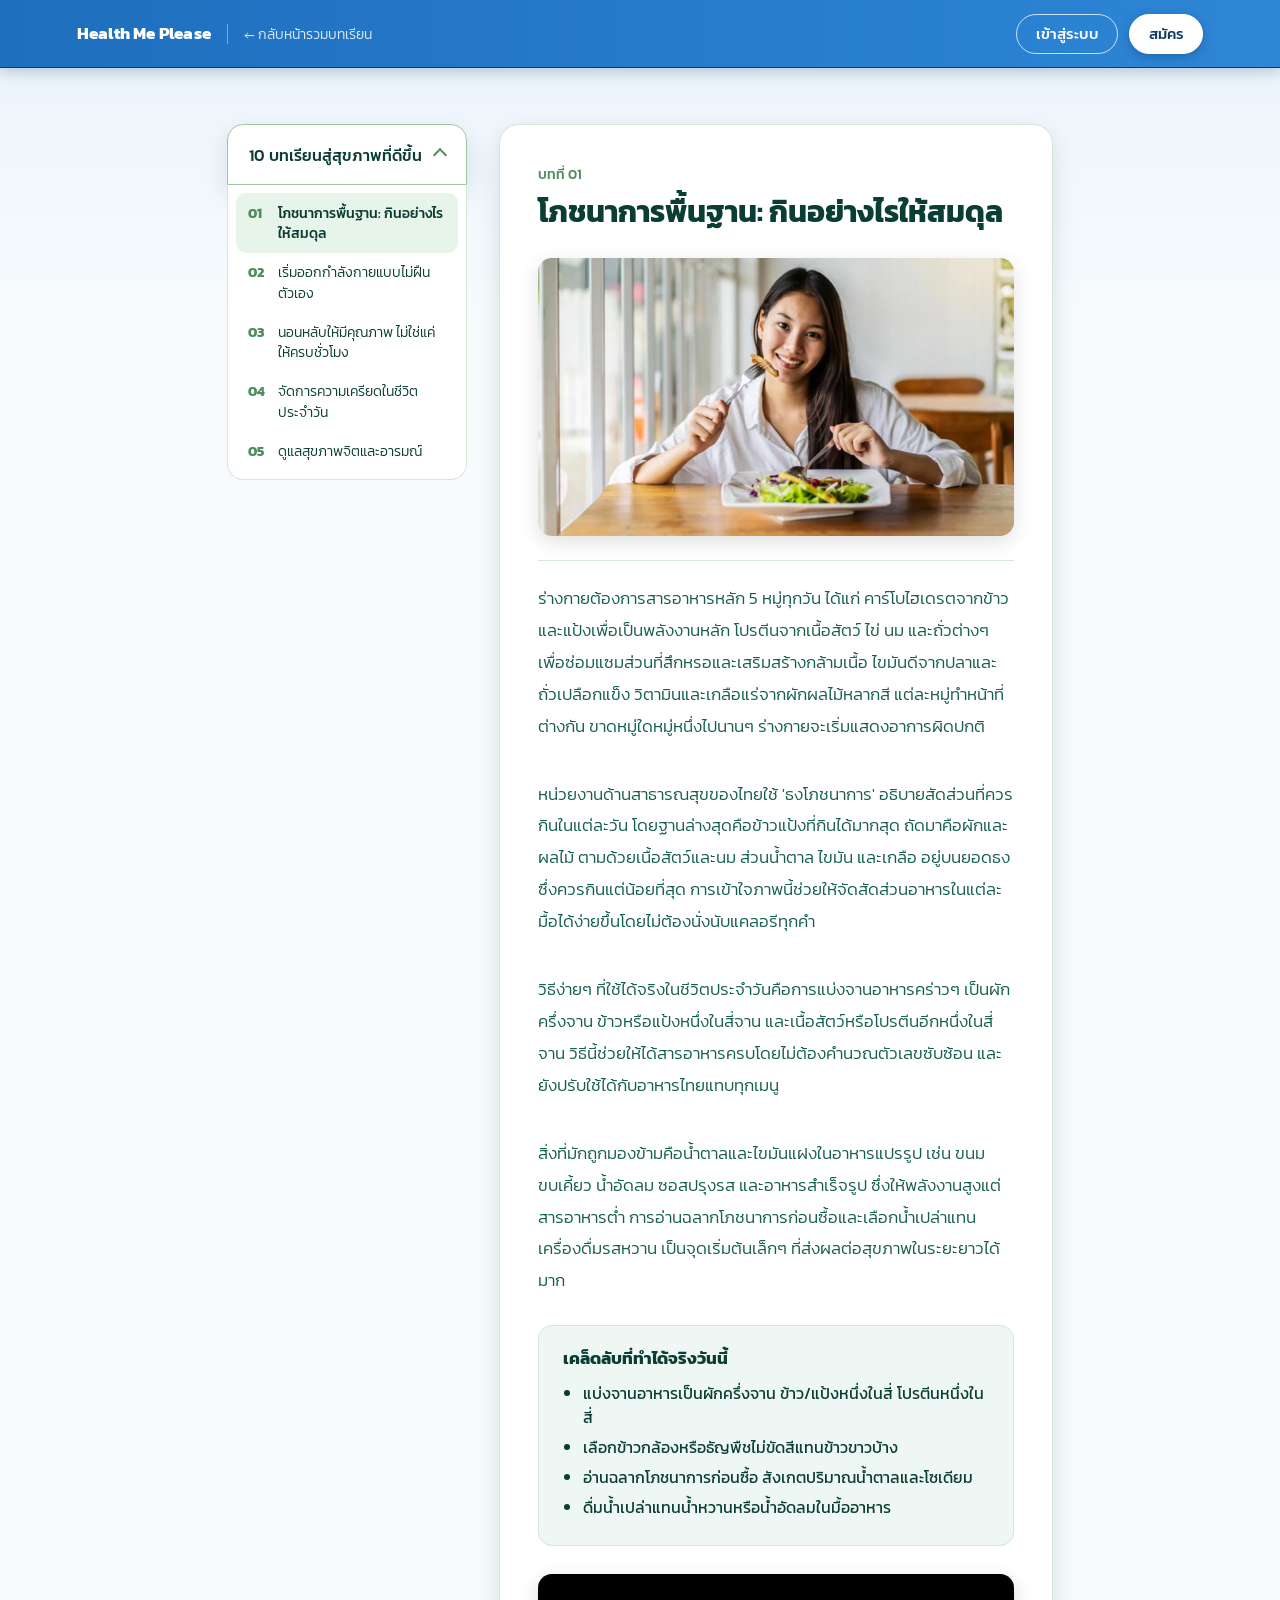
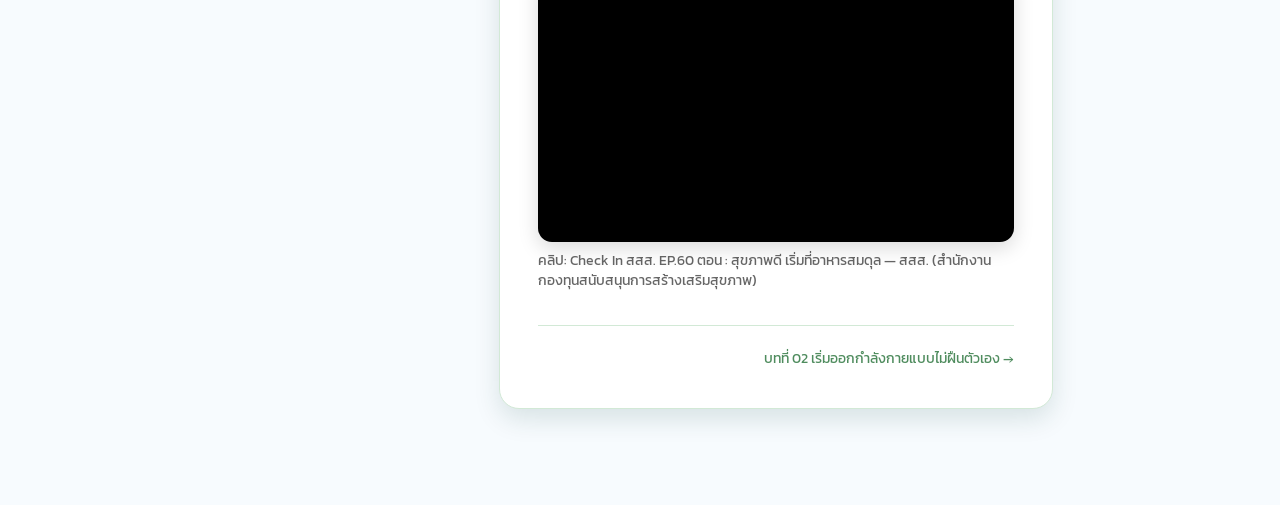
==== lesson-01.html @ 385773bc "Add files via upload" ====
<!DOCTYPE html>
<html lang="th">
<head>
    <meta charset="UTF-8">
    <meta name="viewport" content="width=device-width, initial-scale=1.0">
    <title>โภชนาการพื้นฐาน: กินอย่างไรให้สมดุล — Health Me Pls</title>

    <link rel="stylesheet" href="../style.css">
    <link rel="preconnect" href="https://fonts.googleapis.com">
    <link rel="preconnect" href="https://fonts.gstatic.com" crossorigin>
    <link href="https://fonts.googleapis.com/css2?family=Kanit:wght@200;300;400;500;700&display=swap" rel="stylesheet">

    <style>
        /* ===== แก้เลย์เอาต์: ดันเมนูซ้าย เนื้อหากว้างขึ้น ย่อหน้าชัดเจน ===== */
        .lessons__layout {
            display: grid !important;
            grid-template-columns: 240px minmax(0, 1fr) !important;
            gap: 32px !important;
            align-items: start !important;
            max-width: 1200px !important;
            width: 100% !important;
            margin: 0 auto !important;
        }
        .lesson-nav {
            position: sticky !important;
            top: 20px !important;
        }
        .lesson-content {
            width: 100% !important;
            max-width: none !important;
        }
        .lesson-content__body p {
            margin: 0 0 20px 0 !important;
            line-height: 1.9 !important;
            font-size: 1.05rem !important;
        }
        .lesson-content__body p:last-child {
            margin-bottom: 0 !important;
        }
        @media (max-width: 900px) {
            .lessons__layout {
                grid-template-columns: 1fr !important;
            }
            .lesson-nav {
                position: static !important;
            }
        }

        /* ===== เพิ่มเติมสำหรับบล็อกวิดีโอ / รูปภาพ / เคล็ดลับ ===== */
        .lesson-content__media {
            margin: 28px 0;
        }
        .lesson-content__video-wrap {
            position: relative;
            width: 100%;
            padding-top: 56.25%; /* 16:9 */
            border-radius: 14px;
            overflow: hidden;
            box-shadow: 0 6px 20px rgba(0,0,0,0.15);
            background: #000;
        }
        .lesson-content__video-wrap iframe {
            position: absolute;
            top: 0; left: 0;
            width: 100%; height: 100%;
            border: 0;
        }
        .lesson-content__video-caption {
            font-size: 0.85rem;
            color: #666;
            margin-top: 8px;
        }
        .lesson-content__image {
            width: 100%;
            border-radius: 14px;
            overflow: hidden;
            box-shadow: 0 6px 20px rgba(0,0,0,0.12);
            margin: 24px 0;
        }
        .lesson-content__image img {
            width: 100%;
            height: auto;
            display: block;
        }
        /* วิธีเปลี่ยนรูป: แก้ src ของ <img> ด้านล่าง หรือลบ <div class="lesson-content__image">...</div>
           ทั้งก้อนออกได้เลยถ้าบทนี้ไม่ต้องการรูป */
        .lesson-content__tips {
            background: #eef7f3;
            border: 1px solid #cfe9de;
            border-radius: 14px;
            padding: 20px 24px;
            margin: 28px 0;
        }
        .lesson-content__tips h3 {
            margin: 0 0 10px 0;
            font-size: 1.05rem;
        }
        .lesson-content__tips ul {
            margin: 0;
            padding-left: 20px;
        }
        .lesson-content__tips li {
            margin-bottom: 6px;
        }
    </style>
</head>
<body class="lesson-page-body">

<nav class="site-nav">
    <div class="site-nav__left">
        <a class="site-nav__brand" href="../index.html">Health Me Please</a>
        <a class="site-nav__back" href="../index.html#lessons">&larr; กลับหน้ารวมบทเรียน</a>
    </div>
    <div class="site-nav__actions">
        <a class="site-nav__link site-nav__link--login" href="../login.html">เข้าสู่ระบบ</a>
        <a class="site-nav__link site-nav__link--signup" href="../signup.html">สมัคร</a>
    </div>
</nav>

<main class="lesson-page">
    <div class="lessons__layout">
            <nav class="lesson-nav is-open" aria-label="รายการบทเรียน">
                <button class="lesson-nav__toggle" type="button" aria-expanded="true" aria-controls="lesson-nav-panel">
                    <span>10 บทเรียนสู่สุขภาพที่ดีขึ้น</span>
                    <span class="lesson-nav__chevron" aria-hidden="true"></span>
                </button>
                <div class="lesson-nav__panel" id="lesson-nav-panel">
                    <div class="lesson-nav__inner">
                        <ul class="lesson-nav__list"></ul>
                    </div>
                </div>
            </nav>

        <article class="lesson-content">
            <p class="lesson-content__eyebrow">บทที่ 01</p>
            <h1 class="lesson-content__title">โภชนาการพื้นฐาน: กินอย่างไรให้สมดุล</h1>

            <!-- ===== บล็อกรูปภาพ (ลบทิ้งได้ถ้าไม่ใช้ หรือเปลี่ยน src เป็นรูปจริง) ===== -->
            <div class="lesson-content__image">
                <img src="../images/food.jpg" alt="ภาพประกอบบทเรียนโภชนาการพื้นฐาน" loading="lazy">
            </div>

            <div class="lesson-content__body">
            <p>ร่างกายต้องการสารอาหารหลัก 5 หมู่ทุกวัน ได้แก่ คาร์โบไฮเดรตจากข้าวและแป้งเพื่อเป็นพลังงานหลัก โปรตีนจากเนื้อสัตว์ ไข่ นม และถั่วต่างๆ เพื่อซ่อมแซมส่วนที่สึกหรอและเสริมสร้างกล้ามเนื้อ ไขมันดีจากปลาและถั่วเปลือกแข็ง วิตามินและเกลือแร่จากผักผลไม้หลากสี แต่ละหมู่ทำหน้าที่ต่างกัน ขาดหมู่ใดหมู่หนึ่งไปนานๆ ร่างกายจะเริ่มแสดงอาการผิดปกติ</p>
            <p>หน่วยงานด้านสาธารณสุขของไทยใช้ 'ธงโภชนาการ' อธิบายสัดส่วนที่ควรกินในแต่ละวัน โดยฐานล่างสุดคือข้าวแป้งที่กินได้มากสุด ถัดมาคือผักและผลไม้ ตามด้วยเนื้อสัตว์และนม ส่วนน้ำตาล ไขมัน และเกลือ อยู่บนยอดธงซึ่งควรกินแต่น้อยที่สุด การเข้าใจภาพนี้ช่วยให้จัดสัดส่วนอาหารในแต่ละมื้อได้ง่ายขึ้นโดยไม่ต้องนั่งนับแคลอรีทุกคำ</p>
            <p>วิธีง่ายๆ ที่ใช้ได้จริงในชีวิตประจำวันคือการแบ่งจานอาหารคร่าวๆ เป็นผักครึ่งจาน ข้าวหรือแป้งหนึ่งในสี่จาน และเนื้อสัตว์หรือโปรตีนอีกหนึ่งในสี่จาน วิธีนี้ช่วยให้ได้สารอาหารครบโดยไม่ต้องคำนวณตัวเลขซับซ้อน และยังปรับใช้ได้กับอาหารไทยแทบทุกเมนู</p>
            <p>สิ่งที่มักถูกมองข้ามคือน้ำตาลและไขมันแฝงในอาหารแปรรูป เช่น ขนมขบเคี้ยว น้ำอัดลม ซอสปรุงรส และอาหารสำเร็จรูป ซึ่งให้พลังงานสูงแต่สารอาหารต่ำ การอ่านฉลากโภชนาการก่อนซื้อและเลือกน้ำเปล่าแทนเครื่องดื่มรสหวาน เป็นจุดเริ่มต้นเล็กๆ ที่ส่งผลต่อสุขภาพในระยะยาวได้มาก</p>
            </div>

            <div class="lesson-content__tips">
                <h3>เคล็ดลับที่ทำได้จริงวันนี้</h3>
                <ul>
                <li>แบ่งจานอาหารเป็นผักครึ่งจาน ข้าว/แป้งหนึ่งในสี่ โปรตีนหนึ่งในสี่</li>
                <li>เลือกข้าวกล้องหรือธัญพืชไม่ขัดสีแทนข้าวขาวบ้าง</li>
                <li>อ่านฉลากโภชนาการก่อนซื้อ สังเกตปริมาณน้ำตาลและโซเดียม</li>
                <li>ดื่มน้ำเปล่าแทนน้ำหวานหรือน้ำอัดลมในมื้ออาหาร</li>
                </ul>
            </div>

            <!-- ===== บล็อกวิดีโอ YouTube (เปลี่ยนแค่ video_id ในลิงก์ embed เพื่อใช้คลิปอื่น) ===== -->
            <div class="lesson-content__media">
                <div class="lesson-content__video-wrap">
                    <iframe src="https://www.youtube-nocookie.com/embed/Hd9hsYErxjA"
                        title="Check In สสส. EP.60 ตอน : สุขภาพดี เริ่มที่อาหารสมดุล"
                        referrerpolicy="strict-origin-when-cross-origin"
                        allow="accelerometer; autoplay; clipboard-write; encrypted-media; gyroscope; picture-in-picture"
                        allowfullscreen></iframe>
                </div>
                <p class="lesson-content__video-caption">คลิป: Check In สสส. EP.60 ตอน : สุขภาพดี เริ่มที่อาหารสมดุล — สสส. (สำนักงานกองทุนสนับสนุนการสร้างเสริมสุขภาพ)</p>
            </div>

            <div class="lesson-content__pager">
                <span></span>
                <a class="lesson-content__pager-link lesson-content__pager-link--next" href="lesson-02.html">บทที่ 02 เริ่มออกกำลังกายแบบไม่ฝืนตัวเอง &rarr;</a>
            </div>
        </article>
    </div>
</main>

<script src="../script.js"></script>

</body>
</html>
---- style.css ----
:root{
  --teal-900:#0A3D34;
  --teal-700:#155E4F;
  --amber-400:#FFB238;
  --amber-500:#F2971A;
  --ink:#0A3D34;

  --sky-50:#EAF3FB;
  --sky-100:#D3E7F7;
  --sky-200:#B4D8F2;
  --sky-500:#2E86D6;
  --sky-600:#1E6FBE;
  --sky-900:#0E3A63;
}

*{
  margin:0;
  padding:0;
  box-sizing:border-box;
}

body{
  font-family:'Kanit', 'Segoe UI', sans-serif;
  color:var(--ink);
  background:linear-gradient(180deg, var(--sky-50) 0%, #F7FBFE 320px, #F7FBFE 100%);
}

/* ================= HERO ================= */
.hero{
  position:relative;
  min-height:clamp(460px, 82vh, 720px);
  display:flex;
  align-items:center;
  overflow:hidden;
  background:linear-gradient(135deg, var(--teal-900), var(--teal-700));
}

/* ================= SLIDER ================= */
.hero__slider{
  position:absolute;
  inset:0;
  z-index:0;
}

.hero__slide{
  position:absolute;
  inset:0;
  width:100%;
  height:100%;
  object-fit:cover;
  opacity:0;
  transition:opacity 1.8s ease;
}

.hero__slide.is-active{
  opacity:1;
}

/* ================= SCRIM (ทำให้ตัวหนังสืออ่านง่ายบนรูป) ================= */
.hero__scrim{
  position:absolute;
  inset:0;
  z-index:1;
  background:linear-gradient(
    100deg,
    rgba(9,48,41,.95) 0%,
    rgba(9,48,41,.78) 38%,
    rgba(9,48,41,.30) 68%,
    rgba(9,48,41,.05) 100%
  );
  pointer-events:none;
}

/* ================= CONTENT ================= */
.hero__content{
  position:relative;
  z-index:2;
  max-width:640px;
  padding:0 8vw;
  color:#fff;
}

.hero__title{
  font-family:'Kanit', sans-serif;
  font-weight:700;
  font-size:clamp(2.4rem, 6vw, 4rem);
  line-height:1.08;
  letter-spacing:.3px;
}

.hero__subtitle{
  font-family:'Kanit', sans-serif;
  font-weight:300;
  font-size:clamp(1.05rem, 2.3vw, 1.5rem);
  margin-top:.85rem;
  color:rgba(255,255,255,.88);
}

.hero__cta{
  display:inline-block;
  margin-top:2.2rem;
  padding:.9rem 2.3rem;
  background:var(--amber-400);
  color:var(--teal-900);
  font-family:'Kanit', sans-serif;
  font-weight:500;
  font-size:1rem;
  border-radius:999px;
  border:1.5px solid var(--amber-500);
  text-decoration:none;
  box-shadow:0 8px 18px rgba(0,0,0,.22);
  transition:background .25s ease, transform .25s ease;
}

.hero__cta:hover{
  background:var(--amber-500);
  transform:translateY(-2px);
}

.hero__cta:focus-visible{
  outline:3px solid #fff;
  outline-offset:3px;
}

/* ================= SLIDE DOTS (บอกจำนวนรูป) ================= */
.hero__dots{
  position:absolute;
  left:50%;
  bottom:78px;
  transform:translateX(-50%);
  z-index:2;
  display:flex;
  align-items:center;
  gap:8px;
}

.hero__dot{
  width:8px;
  height:8px;
  padding:0;
  border:none;
  border-radius:999px;
  background:rgba(255,255,255,.45);
  cursor:pointer;
  transition:width .3s ease, background .3s ease;
}

.hero__dot:hover{
  background:rgba(255,255,255,.75);
}

.hero__dot.is-active{
  width:24px;
  background:#fff;
}

.hero__dot:focus-visible{
  outline:2px solid #fff;
  outline-offset:2px;
}

/* ================= SCROLL CUE (เลื่อนดูเนื้อหา) ================= */
.hero__scroll-cue{
  position:absolute;
  left:50%;
  bottom:26px;
  transform:translateX(-50%);
  z-index:2;
  display:flex;
  flex-direction:column;
  align-items:center;
  gap:8px;
  color:rgba(255,255,255,.85);
  text-decoration:none;
  font-family:'Kanit', sans-serif;
  font-weight:300;
  font-size:.85rem;
}

.hero__scroll-arrow{
  display:block;
  animation:scrollArrowBounce 1.6s ease-in-out infinite;
}

.hero__scroll-arrow i{
  display:block;
  width:12px;
  height:12px;
  border-right:2px solid rgba(255,255,255,.9);
  border-bottom:2px solid rgba(255,255,255,.9);
  transform:rotate(45deg);
}

@keyframes scrollArrowBounce{
  0%,100%{transform:translateY(0);opacity:.55;}
  50%{transform:translateY(6px);opacity:1;}
}

/* ================= RESPONSIVE (มือถือ) ================= */
@media (max-width:760px){
  .hero{
    min-height:88vh;
    align-items:flex-end;
    padding-bottom:8vh;
  }

  .hero__scrim{
    background:linear-gradient(
      180deg,
      rgba(9,48,41,.35) 0%,
      rgba(9,48,41,.75) 55%,
      rgba(9,48,41,.95) 100%
    );
  }

  .hero__content{
    max-width:100%;
    padding:0 6vw;
    text-align:center;
  }

  .hero__cta{
    width:100%;
    text-align:center;
  }

  .hero__dots{
    top:20px;
    left:50%;
    right:auto;
    bottom:auto;
    transform:translateX(-50%);
  }

  .hero__scroll-cue{
    display:none;
  }
}

@media (prefers-reduced-motion:reduce){
  .hero__scroll-cue span{
    animation:none;
  }
}

/* ================= SITE NAV (login / signup bar) ================= */
.site-nav{
  position:relative;
  z-index:3;
  display:flex;
  align-items:center;
  justify-content:space-between;
  gap:1rem;
  padding:.85rem 6vw;
  background:linear-gradient(90deg, var(--sky-600), var(--sky-500));
  border-bottom:1px solid var(--sky-900);
  box-shadow:0 4px 14px rgba(14,58,99,.25);
}

.site-nav__brand{
  font-family:'Kanit', sans-serif;
  font-weight:700;
  font-size:1.05rem;
  color:#fff;
  text-decoration:none;
  letter-spacing:.2px;
}

.site-nav__left{
  display:flex;
  align-items:center;
  gap:1rem;
}

.site-nav__back{
  font-family:'Kanit', sans-serif;
  font-weight:300;
  font-size:.85rem;
  color:rgba(255,255,255,.85);
  text-decoration:none;
  padding-left:1rem;
  border-left:1px solid rgba(255,255,255,.4);
}

.site-nav__back:hover{
  color:#fff;
}

.site-nav__actions{
  display:flex;
  align-items:center;
  gap:.7rem;
}

.site-nav__link{
  font-family:'Kanit', sans-serif;
  font-weight:500;
  font-size:.92rem;
  text-decoration:none;
  padding:.5rem 1.15rem;
  border-radius:999px;
  transition:background .2s ease, transform .2s ease, box-shadow .2s ease;
}

.site-nav__link--login{
  color:#fff;
  border:1.5px solid rgba(255,255,255,.75);
}

.site-nav__link--login:hover{
  background:rgba(255,255,255,.14);
  transform:translateY(-1px);
}

.site-nav__link--signup{
  color:var(--sky-900);
  background:#fff;
  border:1.5px solid #fff;
  box-shadow:0 3px 10px rgba(14,58,99,.35);
}

.site-nav__link--signup:hover{
  background:var(--amber-400);
  border-color:var(--amber-400);
  color:var(--teal-900);
  transform:translateY(-1px);
}

.site-nav__link:focus-visible{
  outline:2px solid #fff;
  outline-offset:2px;
}

.site-nav__user{
  display:flex;
  align-items:center;
  gap:.6rem;
  color:#fff;
  font-family:'Kanit', sans-serif;
  font-weight:400;
  font-size:.9rem;
}

.site-nav__avatar{
  width:32px;
  height:32px;
  border-radius:999px;
  object-fit:cover;
  border:2px solid #fff;
}

.site-nav__logout{
  background:none;
  border:1.5px solid rgba(255,255,255,.75);
  color:#fff;
  border-radius:999px;
  padding:.4rem .95rem;
  font-family:'Kanit', sans-serif;
  font-size:.85rem;
  cursor:pointer;
  transition:background .2s ease;
}

.site-nav__logout:hover{
  background:rgba(255,255,255,.14);
}

@media (max-width:520px){
  .site-nav{
    padding:.75rem 5vw;
  }
  .site-nav__brand{
    font-size:.95rem;
  }
  .site-nav__link{
    padding:.45rem .85rem;
    font-size:.85rem;
  }
}

/* ================= AUTH PAGES (login / signup) ================= */
.auth-page{
  min-height:calc(100vh - 58px);
  display:flex;
  align-items:center;
  justify-content:center;
  padding:3rem 6vw;
  background:linear-gradient(180deg, var(--sky-50), #F7FBFE);
}

.auth-card{
  width:100%;
  max-width:420px;
  background:#fff;
  border:1.5px solid var(--sky-200);
  border-radius:20px;
  box-shadow:0 16px 40px rgba(14,58,99,.16);
  padding:clamp(1.8rem, 4vw, 2.6rem);
}

.auth-card__title{
  font-family:'Kanit', sans-serif;
  font-weight:700;
  font-size:1.5rem;
  color:var(--ink);
}

.auth-card__lead{
  font-family:'Kanit', sans-serif;
  font-weight:300;
  font-size:.92rem;
  color:var(--teal-700);
  margin-top:.4rem;
}

.auth-field{
  margin-top:1.2rem;
  display:flex;
  flex-direction:column;
  gap:.4rem;
}

.auth-field label{
  font-family:'Kanit', sans-serif;
  font-weight:500;
  font-size:.85rem;
  color:var(--ink);
}

.auth-field input{
  font-family:'Kanit', sans-serif;
  font-size:.95rem;
  padding:.75rem .9rem;
  border:1.5px solid var(--sky-200);
  border-radius:10px;
  background:var(--sky-50);
  color:var(--ink);
  transition:border-color .2s ease, box-shadow .2s ease;
}

.auth-field input:focus{
  outline:none;
  border-color:var(--sky-500);
  box-shadow:0 0 0 3px rgba(46,134,214,.18);
  background:#fff;
}

.auth-field small{
  font-family:'Kanit', sans-serif;
  font-size:.78rem;
  color:#C0392B;
  min-height:1em;
}

.auth-avatar-preview{
  display:flex;
  align-items:center;
  gap:.8rem;
  margin-top:1.2rem;
  padding:.7rem .9rem;
  border:1.5px dashed var(--sky-200);
  border-radius:12px;
  background:var(--sky-50);
}

.auth-avatar-preview img{
  width:44px;
  height:44px;
  border-radius:999px;
  object-fit:cover;
  border:2px solid var(--sky-500);
}

.auth-avatar-preview span{
  font-family:'Kanit', sans-serif;
  font-weight:300;
  font-size:.8rem;
  color:var(--teal-700);
}

.auth-submit{
  width:100%;
  margin-top:1.5rem;
  padding:.85rem 1rem;
  background:var(--sky-500);
  color:#fff;
  border:1.5px solid var(--sky-600);
  border-radius:999px;
  font-family:'Kanit', sans-serif;
  font-weight:500;
  font-size:.98rem;
  cursor:pointer;
  box-shadow:0 8px 18px rgba(46,134,214,.3);
  transition:background .2s ease, transform .2s ease;
}

.auth-submit:hover{
  background:var(--sky-600);
  transform:translateY(-2px);
}

.auth-divider{
  display:flex;
  align-items:center;
  gap:.8rem;
  margin:1.5rem 0;
  color:var(--teal-700);
  font-family:'Kanit', sans-serif;
  font-size:.8rem;
}

.auth-divider::before,
.auth-divider::after{
  content:"";
  flex:1;
  height:1px;
  background:var(--sky-200);
}

.auth-google-btn{
  display:flex;
}

.auth-google-wrap.is-hidden{
  display:none;
}

.auth-switch{
  margin-top:1.4rem;
  text-align:center;
  font-family:'Kanit', sans-serif;
  font-weight:300;
  font-size:.88rem;
  color:var(--teal-700);
}

.auth-switch a{
  color:var(--sky-600);
  font-weight:500;
  text-decoration:none;
}

.auth-switch a:hover{
  text-decoration:underline;
}

/* ================= LESSONS (SIDEBAR NAV) ================= */
:root{
  --sage-50:#F6FBF6;
  --sage-100:#E7F4E9;
  --sage-200:#D2E9D6;
  --sage-400:#9AC9A4;
  --sage-600:#4F8C5E;
  --amber-50:#FFF7EA;
  --amber-100:#FDE8C4;
  --teal-50:#EAF4F1;
  --teal-100:#D2E6E0;
}

.lessons{
  max-width:980px;
  margin:0 auto;
  padding:clamp(3.5rem, 7vw, 6rem) 6vw clamp(4rem, 8vw, 7rem);
}

.lessons__intro{
  text-align:left;
  margin-bottom:2.4rem;
}

.lessons__heading{
  font-family:'Kanit', sans-serif;
  font-weight:700;
  font-size:clamp(1.6rem, 3.4vw, 2.2rem);
  color:var(--ink);
}

.lessons__lead{
  font-family:'Kanit', sans-serif;
  font-weight:300;
  font-size:1rem;
  margin-top:.5rem;
  color:var(--teal-700);
}

.lessons__layout{
  display:flex;
  align-items:flex-start;
  gap:1.6rem;
  flex-wrap:wrap;
}

/* -------- collapsible sidebar nav (shared: homepage + lesson pages) -------- */
.lesson-nav{
  flex:0 0 300px;
  max-width:100%;
}

.lesson-nav--standalone{
  flex:1 1 100%;
  max-width:640px;
}

.lesson-nav__toggle{
  width:100%;
  display:flex;
  align-items:center;
  justify-content:space-between;
  gap:.75rem;
  padding:1.1rem 1.3rem;
  background:#fff;
  border:1.5px solid var(--sage-200);
  border-radius:16px;
  box-shadow:0 10px 26px rgba(10,61,52,.13);
  cursor:pointer;
  text-align:left;
  font-family:'Kanit', sans-serif;
  font-weight:500;
  font-size:1.02rem;
  color:var(--ink);
  transition:border-color .2s ease, border-radius .2s ease;
}

.lesson-nav.is-open .lesson-nav__toggle{
  border-color:var(--sage-400);
  border-bottom-left-radius:0;
  border-bottom-right-radius:0;
}

.lesson-nav__toggle:focus-visible{
  outline:2px solid var(--sage-600);
  outline-offset:2px;
}

.lesson-nav__chevron{
  flex:none;
  width:10px;
  height:10px;
  border-right:2px solid var(--sage-600);
  border-bottom:2px solid var(--sage-600);
  transform:rotate(45deg);
  transition:transform .3s ease;
}

.lesson-nav.is-open .lesson-nav__chevron{
  transform:rotate(-135deg);
}

.lesson-nav__panel{
  display:grid;
  grid-template-rows:0fr;
  transition:grid-template-rows .3s ease;
  background:#fff;
  border:1.5px solid var(--sage-200);
  border-top:none;
  border-radius:0 0 16px 16px;
}

.lesson-nav.is-open .lesson-nav__panel{
  grid-template-rows:1fr;
}

.lesson-nav__inner{
  overflow:hidden;
}

.lesson-nav__list{
  list-style:none;
  padding:.5rem;
}

.lesson-nav__link{
  display:flex;
  align-items:baseline;
  gap:.65rem;
  padding:.6rem .75rem;
  border-radius:10px;
  text-decoration:none;
  color:var(--ink);
  font-family:'Kanit', sans-serif;
  font-weight:300;
  font-size:.9rem;
  line-height:1.4;
  transition:background .2s ease;
}

.lesson-nav__link:hover{
  background:var(--sage-50);
}

.lesson-nav__link.is-current{
  background:var(--sage-100);
  font-weight:500;
}

.lesson-nav__num{
  flex:none;
  min-width:2.2ch;
  font-weight:700;
  color:var(--sage-600);
}

.lesson-nav__link:focus-visible{
  outline:2px solid var(--sage-600);
  outline-offset:-2px;
}

@media (max-width:700px){
  .lessons{
    padding-left:5vw;
    padding-right:5vw;
  }

  .lesson-nav{
    flex-basis:100%;
  }
}

@media (prefers-reduced-motion:reduce){
  .lesson-nav__panel,
  .lesson-nav__chevron{
    transition:none;
  }
}

/* ================= LESSON PAGE (single-lesson view) ================= */
.lesson-topbar{
  display:flex;
  align-items:center;
  justify-content:space-between;
  gap:1rem;
  padding:1.1rem 6vw;
  background:linear-gradient(135deg, var(--teal-900), var(--teal-700));
}

.lesson-topbar__brand{
  font-family:'Kanit', sans-serif;
  font-weight:700;
  font-size:1.15rem;
  color:#fff;
  text-decoration:none;
}

.lesson-topbar__back{
  font-family:'Kanit', sans-serif;
  font-weight:300;
  font-size:.9rem;
  color:rgba(255,255,255,.85);
  text-decoration:none;
}

.lesson-topbar__back:hover{
  color:#fff;
}

.lesson-page{
  max-width:980px;
  margin:0 auto;
  padding:clamp(2.4rem, 5vw, 3.5rem) 6vw clamp(4rem, 8vw, 6rem);
}

.lesson-content{
  flex:1 1 420px;
  background:#fff;
  border:1.5px solid var(--sage-200);
  border-radius:20px;
  box-shadow:0 10px 26px rgba(10,61,52,.13);
  padding:clamp(1.6rem, 3vw, 2.4rem);
}

.lesson-content__eyebrow{
  font-family:'Kanit', sans-serif;
  font-weight:500;
  font-size:.85rem;
  color:var(--sage-600);
}

.lesson-content__title{
  font-family:'Kanit', sans-serif;
  font-weight:700;
  font-size:clamp(1.4rem, 3vw, 1.9rem);
  color:var(--ink);
  margin-top:.35rem;
}

.lesson-content__body{
  margin-top:1.4rem;
  padding-top:1.4rem;
  border-top:1px solid var(--sage-200);
  display:flex;
  flex-direction:column;
  gap:1rem;
}

.lesson-content__body p{
  font-family:'Kanit', sans-serif;
  font-weight:300;
  font-size:.98rem;
  line-height:1.8;
  color:var(--teal-700);
}

.lesson-content__pager{
  display:flex;
  justify-content:space-between;
  gap:1rem;
  flex-wrap:wrap;
  margin-top:2.2rem;
  padding-top:1.4rem;
  border-top:1px solid var(--sage-200);
}

.lesson-content__pager-link{
  font-family:'Kanit', sans-serif;
  font-weight:400;
  font-size:.88rem;
  color:var(--sage-600);
  text-decoration:none;
  max-width:280px;
}

.lesson-content__pager-link:hover{
  text-decoration:underline;
}

.lesson-content__pager-link--next{
  margin-left:auto;
  text-align:right;
}

/* ================= ABOUT + FEATURES ================= */
.about{
  max-width:900px;
  margin:0 auto;
  padding:clamp(3.5rem, 7vw, 5.5rem) 6vw 0;
  text-align:left;
}

.about__heading{
  font-family:'Kanit', sans-serif;
  font-weight:700;
  font-size:clamp(1.7rem, 3.6vw, 2.4rem);
  color:var(--ink);
}

.about__lead{
  font-family:'Kanit', sans-serif;
  font-weight:300;
  font-size:1.05rem;
  line-height:1.8;
  color:var(--teal-700);
  margin-top:.9rem;
  max-width:62ch;
}

.features{
  display:grid;
  grid-template-columns:repeat(3, 1fr);
  gap:1.2rem;
  margin-top:2.4rem;
}

.feature-card{
  position:relative;
  border-radius:18px;
  padding:1.6rem 1.5rem;
  border:1.5px solid transparent;
  box-shadow:0 14px 30px rgba(10,61,52,.18);
}

.feature-card--content{
  background:var(--sage-50);
  border-color:#A9D3B2;
}

.feature-card--pretest{
  background:var(--amber-50);
  border-color:#F2C878;
}

.feature-card--posttest{
  background:var(--teal-50);
  border-color:#9FC7BC;
}

.feature-card__icon{
  display:flex;
  align-items:center;
  justify-content:center;
  width:46px;
  height:46px;
  border-radius:14px;
}

.feature-card__icon svg{
  width:23px;
  height:23px;
}

.feature-card--content .feature-card__icon{
  background:var(--sage-200);
  color:var(--sage-600);
}

.feature-card--pretest .feature-card__icon{
  background:var(--amber-100);
  color:var(--amber-500);
}

.feature-card--posttest .feature-card__icon{
  background:var(--teal-100);
  color:var(--teal-700);
}

.feature-card__title{
  font-family:'Kanit', sans-serif;
  font-weight:500;
  font-size:1.05rem;
  color:var(--ink);
  margin-top:1rem;
}

.feature-card__text{
  font-family:'Kanit', sans-serif;
  font-weight:300;
  font-size:.88rem;
  line-height:1.7;
  color:var(--teal-700);
  margin-top:.5rem;
}

@media (max-width:760px){
  .about{
    padding-left:5vw;
    padding-right:5vw;
  }

  .features{
    grid-template-columns:1fr;
  }
}

/* ================= TEST PAGE (pretest / posttest shell) ================= */
.test-page{
  max-width:720px;
  margin:0 auto;
  padding:clamp(2.4rem, 5vw, 3.5rem) 6vw clamp(4rem, 8vw, 6rem);
}

.test-page__eyebrow{
  font-family:'Kanit', sans-serif;
  font-weight:500;
  font-size:.85rem;
  color:var(--sage-600);
}

.test-page__title{
  font-family:'Kanit', sans-serif;
  font-weight:700;
  font-size:clamp(1.6rem, 3.2vw, 2.1rem);
  color:var(--ink);
  margin-top:.35rem;
}

.test-page__lead{
  font-family:'Kanit', sans-serif;
  font-weight:300;
  font-size:.98rem;
  line-height:1.8;
  color:var(--teal-700);
  margin-top:.7rem;
  max-width:60ch;
}

.quiz{
  margin-top:2.2rem;
  display:flex;
  flex-direction:column;
  gap:1rem;
}

.quiz-question{
  background:#fff;
  border:1.5px solid var(--sage-200);
  border-radius:18px;
  box-shadow:0 10px 26px rgba(10,61,52,.13);
  padding:1.3rem 1.4rem;
}

.quiz-question__prompt{
  font-family:'Kanit', sans-serif;
  font-weight:500;
  font-size:.98rem;
  color:var(--ink);
}

.quiz-options{
  margin-top:.9rem;
  display:flex;
  flex-direction:column;
  gap:.55rem;
}

.quiz-option{
  display:flex;
  align-items:center;
  gap:.6rem;
  font-family:'Kanit', sans-serif;
  font-weight:300;
  font-size:.92rem;
  color:var(--teal-700);
  cursor:pointer;
}

.quiz-option input{
  accent-color:var(--sage-600);
  width:16px;
  height:16px;
}

.quiz-submit{
  align-self:flex-start;
  margin-top:.4rem;
  padding:.85rem 2.1rem;
  background:var(--amber-400);
  color:var(--teal-900);
  border:1.5px solid var(--amber-500);
  border-radius:999px;
  font-family:'Kanit', sans-serif;
  font-weight:500;
  font-size:.98rem;
  cursor:pointer;
  box-shadow:0 8px 18px rgba(242,151,26,.28);
  transition:background .2s ease, transform .2s ease;
}

.quiz-submit:hover{
  background:var(--amber-500);
  transform:translateY(-2px);
}

.quiz-result{
  margin-top:1.6rem;
  background:var(--sage-50);
  border:1px dashed var(--sage-200);
  border-radius:16px;
  padding:1.4rem;
}

.quiz-result__label{
  font-family:'Kanit', sans-serif;
  font-weight:300;
  font-size:.92rem;
  color:var(--teal-700);
}

/* -------- feature card as a link variant -------- */
.feature-card--link{
  display:block;
  text-decoration:none;
  transition:border-color .2s ease, box-shadow .2s ease, transform .2s ease;
}

.feature-card--link:hover{
  box-shadow:0 18px 34px rgba(10,61,52,.14);
  transform:translateY(-3px);
}

.feature-card__cta{
  display:inline-block;
  margin-top:.9rem;
  font-family:'Kanit', sans-serif;
  font-weight:500;
  font-size:.82rem;
  color:var(--sage-600);
}
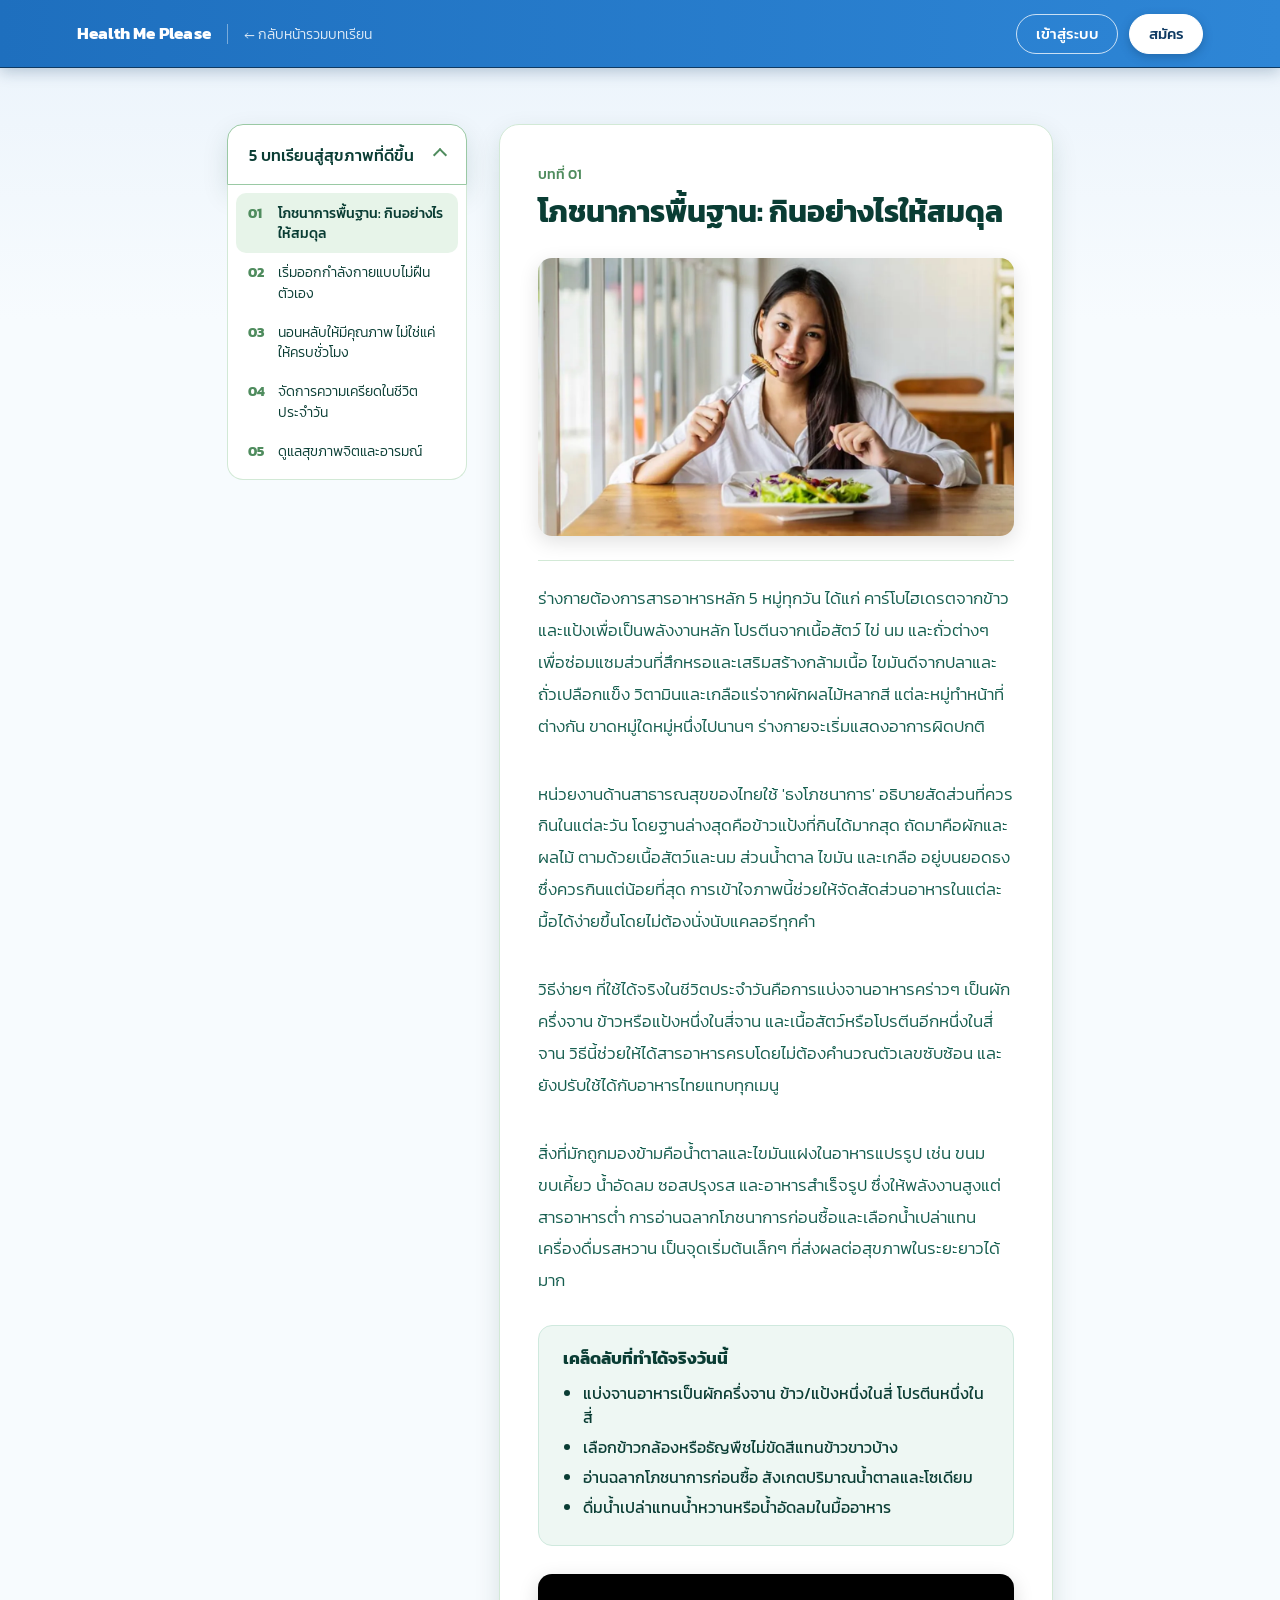
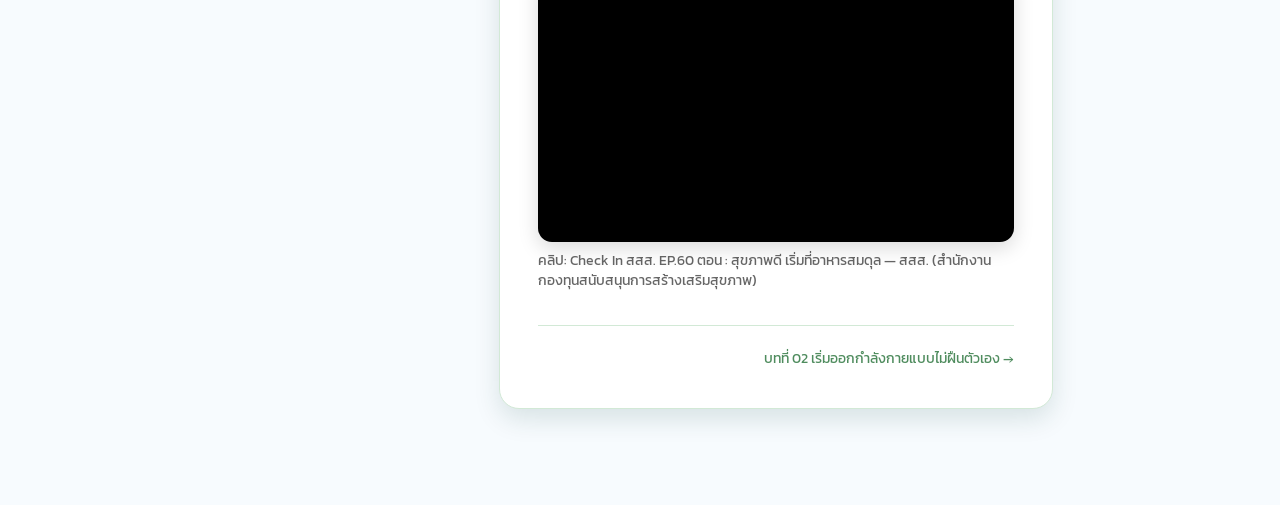
==== commit 5a006825: "Add files via upload" ====
--- a/lesson-01.html
+++ b/lesson-01.html
@@ -121,7 +121,7 @@
     <div class="lessons__layout">
             <nav class="lesson-nav is-open" aria-label="รายการบทเรียน">
                 <button class="lesson-nav__toggle" type="button" aria-expanded="true" aria-controls="lesson-nav-panel">
-                    <span>10 บทเรียนสู่สุขภาพที่ดีขึ้น</span>
+                    <span>5 บทเรียนสู่สุขภาพที่ดีขึ้น</span>
                     <span class="lesson-nav__chevron" aria-hidden="true"></span>
                 </button>
                 <div class="lesson-nav__panel" id="lesson-nav-panel">
